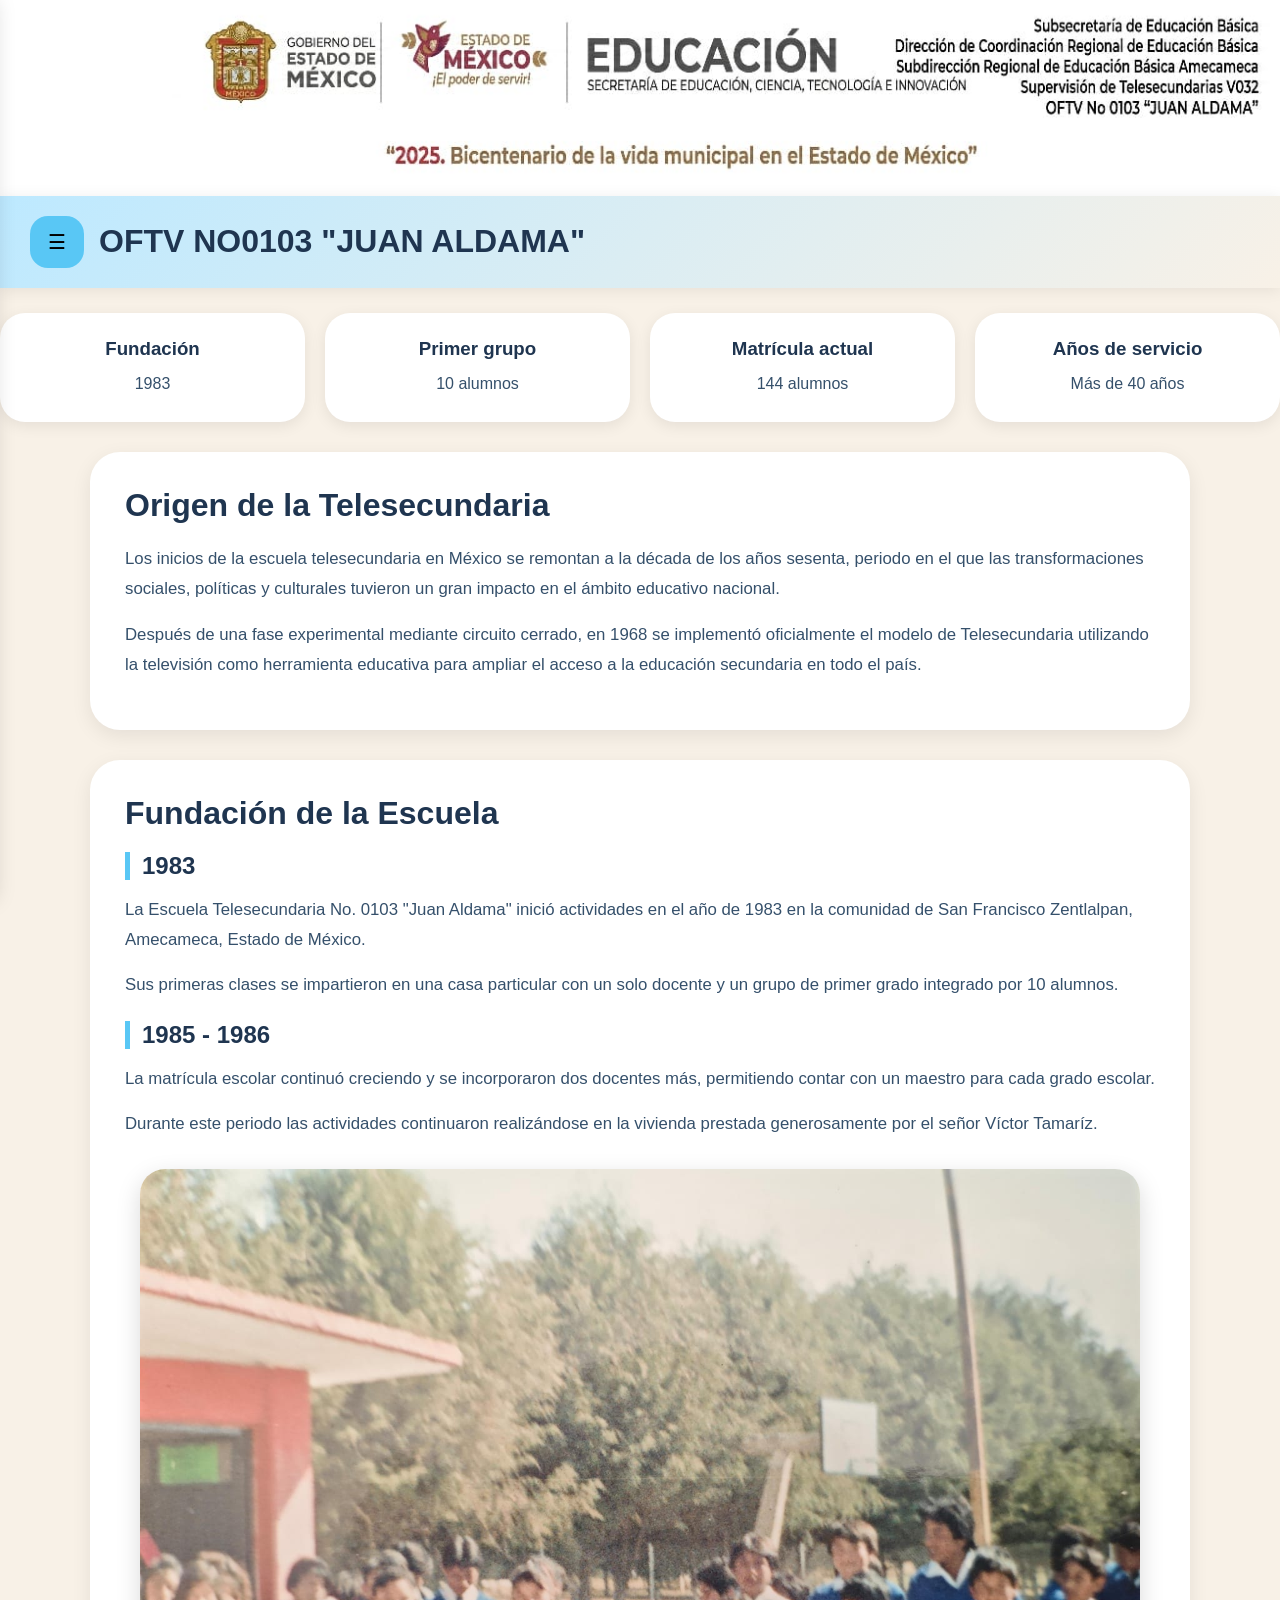
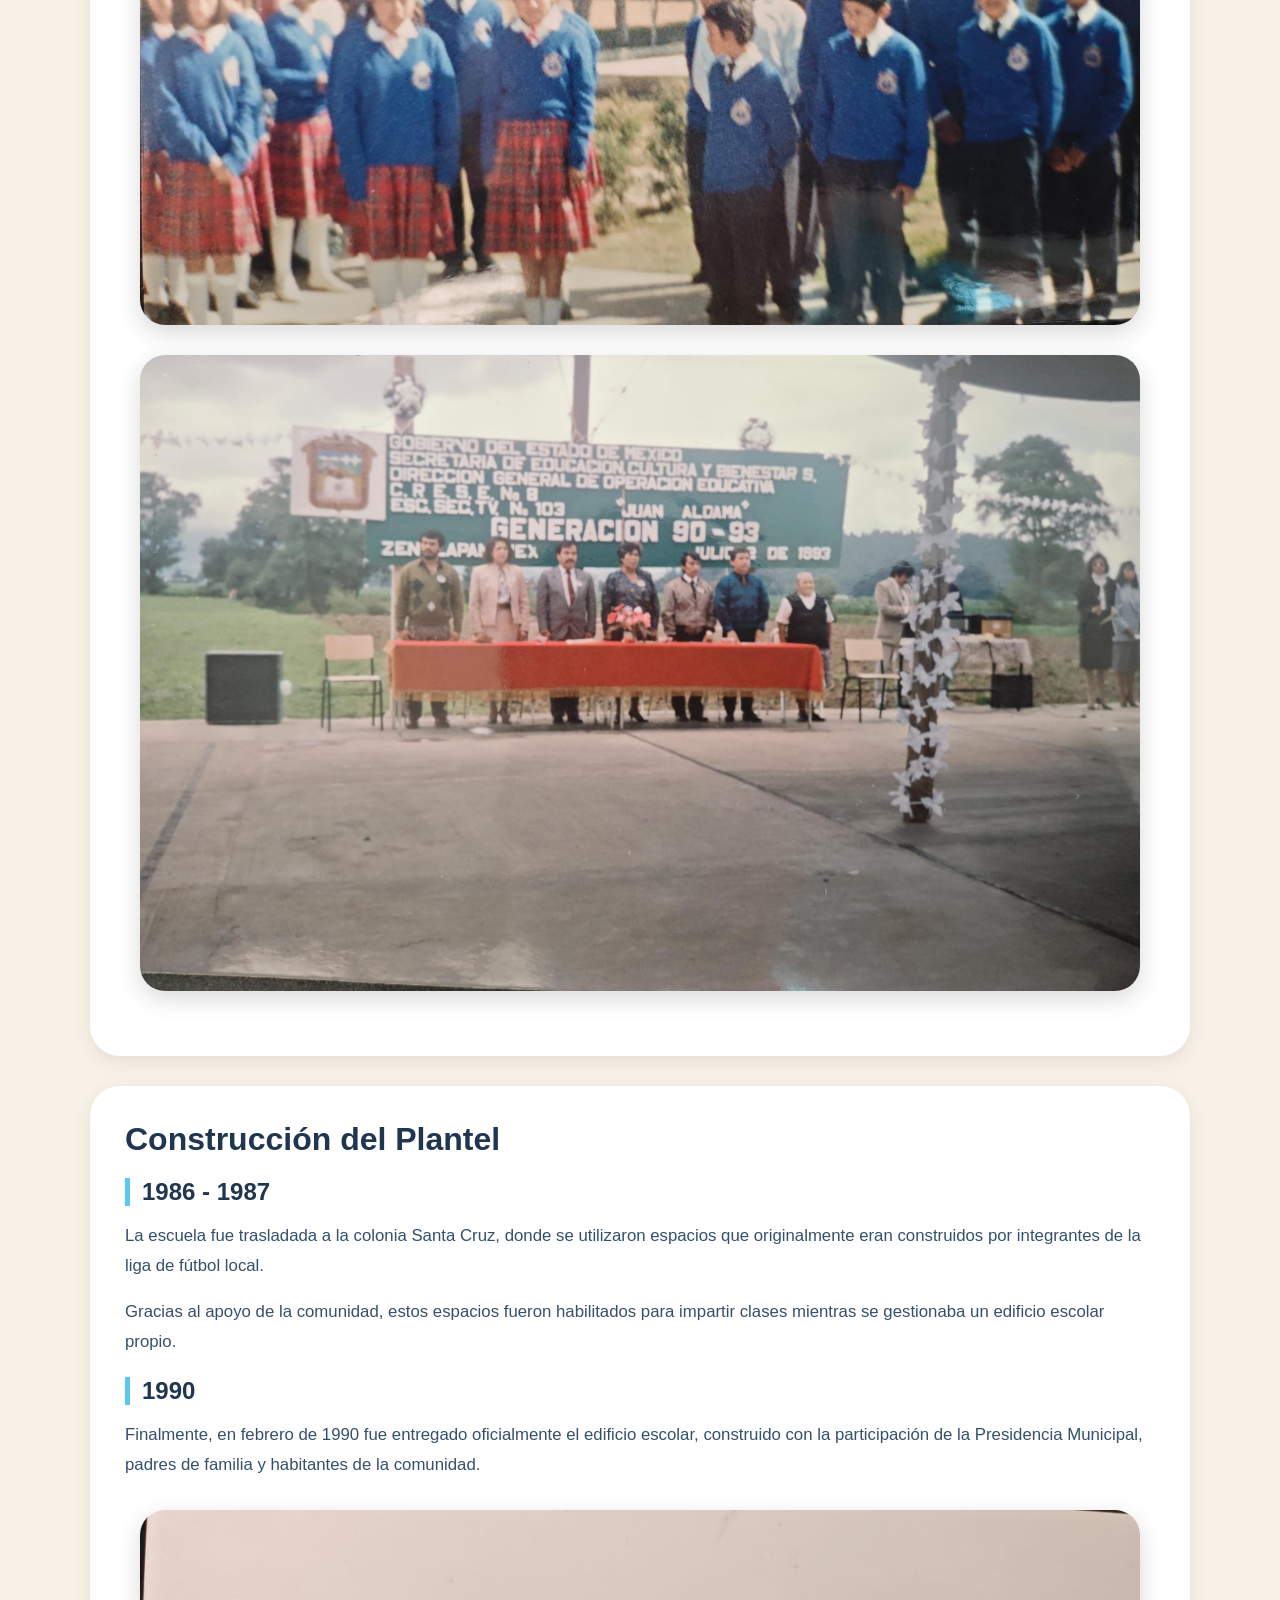
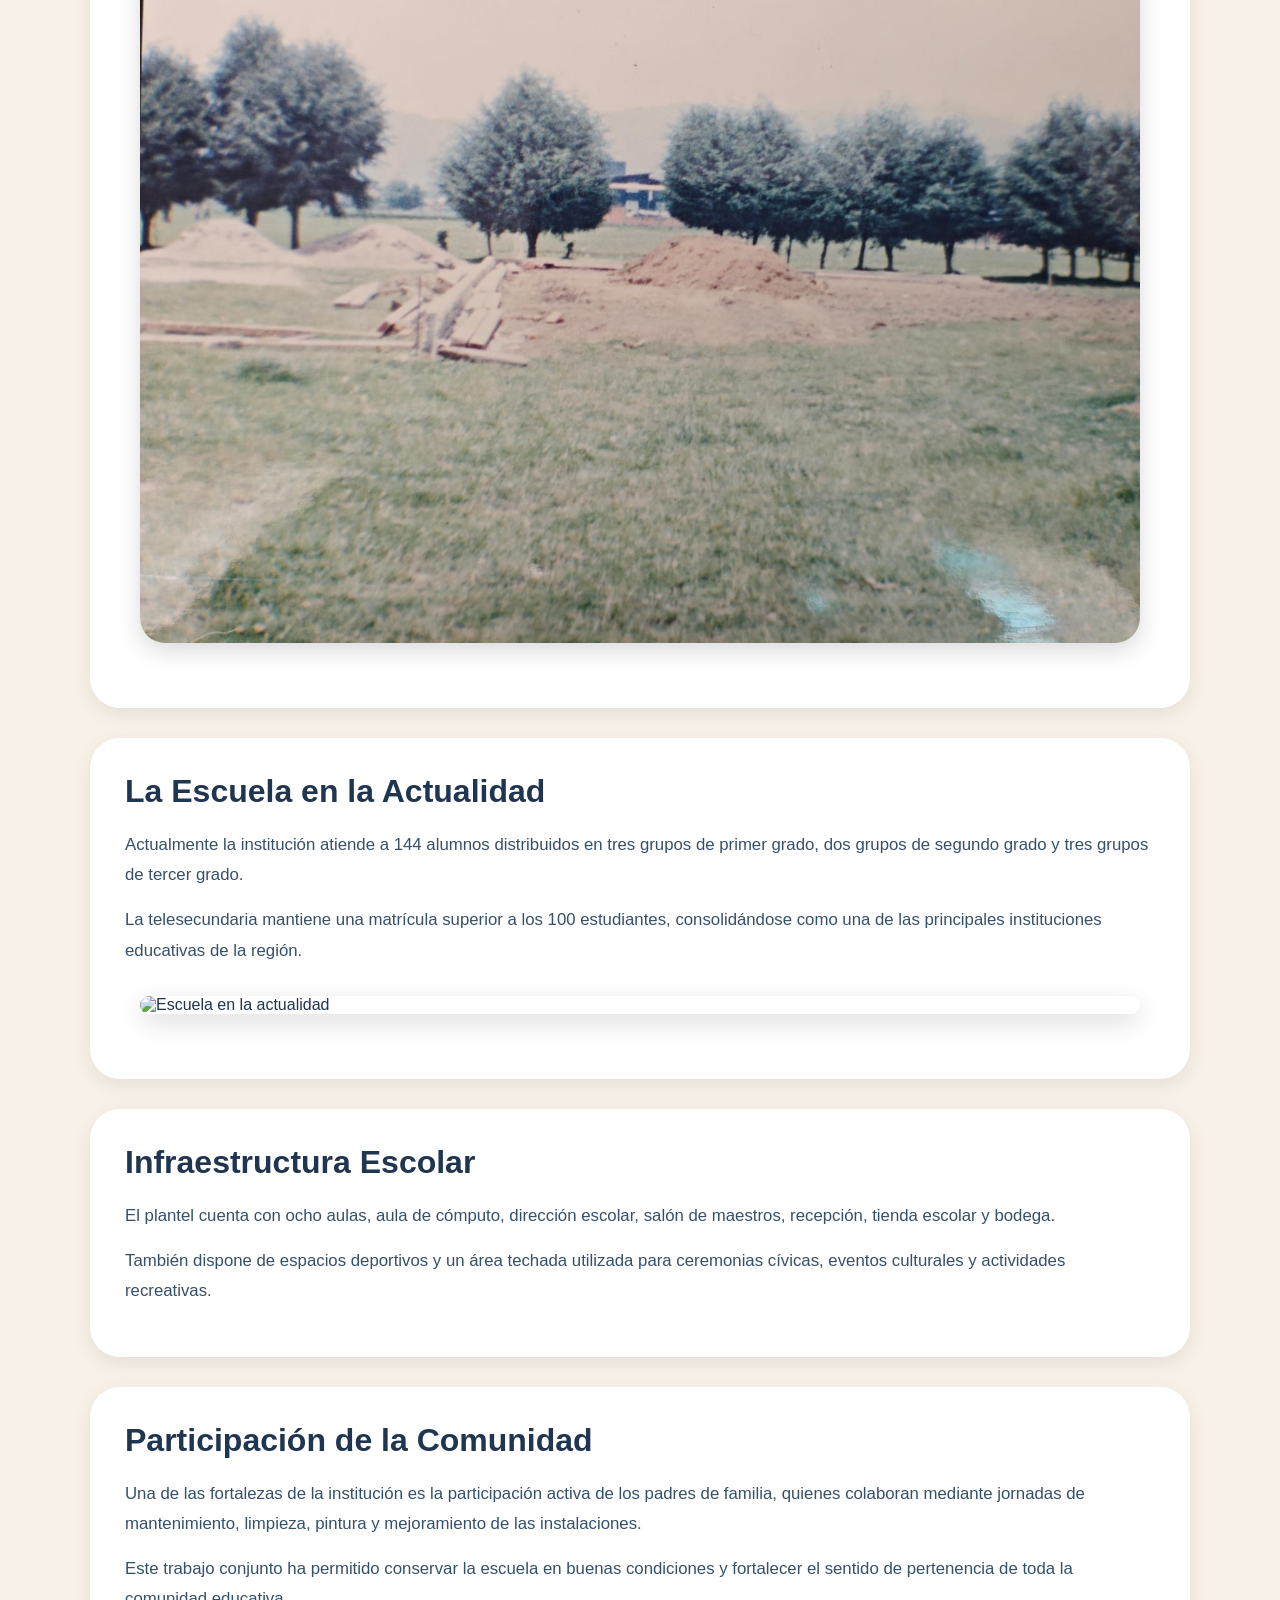
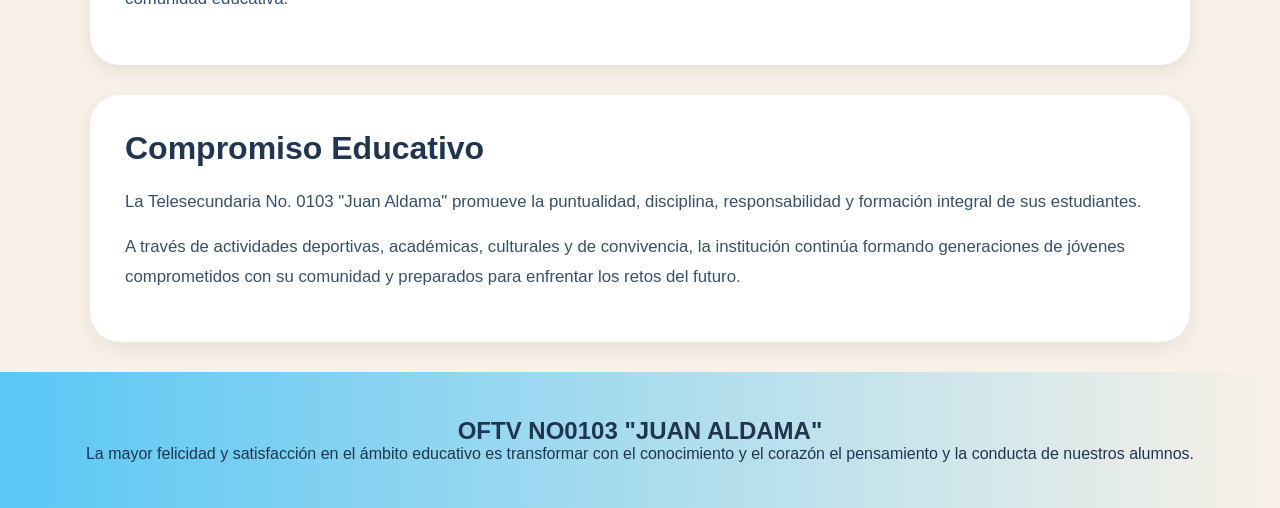
==== historia.html @ 8c708e79 "Add files via upload" ====
<!doctype html>
<html lang="es">
<head>
    <meta charset="utf-8">
    <meta name="viewport" content="width=device-width,initial-scale=1">

    <!-- Título de la pestaña del navegador -->
    <title>Historia de la Escuela | OFTV No. 0103 "Juan Aldama"</title>

    <!-- Descripción SEO -->
    <meta name="description" content="Historia y evolución de la Telesecundaria OFTV No. 0103 Juan Aldama desde su fundación hasta la actualidad.">

    <!-- Estilos principales -->
    <link rel="stylesheet" href="styles.css">
</head>

<body>

<!-- LOGO PRINCIPAL -->
<div class="top">
    <img src="assets/logo_transparent.jpeg" alt="Logo de la Telesecundaria">
</div>

<!-- MENÚ LATERAL -->
<div id="sidebar" class="sidebar">
    <a href="index.html">Inicio</a>
    <a href="acerca.html">Acerca de la telesecundaria</a>
    <a href="historia.html">Historia</a>
    <a href="oferta.html">Oferta educativa</a>
    <a href="noticias.html">Noticias y avisos</a>
    <a href="politicas.html">Políticas y reglamentos</a>
    <a href="galeria.html">Imágenes de la escuela</a>
    <a href="docentes.html">Plantilla docente</a>
</div>

<!-- BARRA SUPERIOR -->
<header>
    <div class="row">
        <!-- Botón para abrir/cerrar menú en celular -->
        <button class="btn" onclick="toggleMenu()">☰</button>

        <div class="title">OFTV NO0103 "JUAN ALDAMA"</div>
    </div>
</header>

<!-- ESTADÍSTICAS HISTÓRICAS -->
<div class="stats-grid">

    <div class="stat-card">
        <h3>Fundación</h3>
        <p>1983</p>
    </div>

    <div class="stat-card">
        <h3>Primer grupo</h3>
        <p>10 alumnos</p>
    </div>

    <div class="stat-card">
        <h3>Matrícula actual</h3>
        <p>144 alumnos</p>
    </div>

    <div class="stat-card">
        <h3>Años de servicio</h3>
        <p>Más de 40 años</p>
    </div>

</div>

<!-- ORIGEN DE LA ESCUELA -->
<div class="info-box">

    <h2>Origen de la Telesecundaria</h2>

    <p>
        Los inicios de la escuela telesecundaria en México se remontan a la década de los años
        sesenta, periodo en el que las transformaciones sociales, políticas y culturales tuvieron
        un gran impacto en el ámbito educativo nacional.
    </p>

    <p>
        Después de una fase experimental mediante circuito cerrado, en 1968 se implementó
        oficialmente el modelo de Telesecundaria utilizando la televisión como herramienta
        educativa para ampliar el acceso a la educación secundaria en todo el país.
    </p>

</div>

<!-- FUNDACIÓN -->
<div class="info-box">

    <h2>Fundación de la Escuela</h2>

    <h3>1983</h3>

    <p>
        La Escuela Telesecundaria No. 0103 "Juan Aldama" inició actividades en el año de 1983
        en la comunidad de San Francisco Zentlalpan, Amecameca, Estado de México.
    </p>

    <p>
        Sus primeras clases se impartieron en una casa particular con un solo docente y un grupo
        de primer grado integrado por 10 alumnos.
    </p>

    <h3>1985 - 1986</h3>

    <p>
        La matrícula escolar continuó creciendo y se incorporaron dos docentes más, permitiendo
        contar con un maestro para cada grado escolar.
    </p>

    <p>
        Durante este periodo las actividades continuaron realizándose en la vivienda prestada
        generosamente por el señor Víctor Tamaríz.
    </p>

    <!-- Imágenes históricas -->
    <img src="assets/historia4.jpeg" alt="Primeros alumnos de la institución" class="section-img">
    <img src="assets/historia2.jpeg" alt="Generación egresada" class="section-img">

</div>

<!-- CONSTRUCCIÓN -->
<div class="info-box">

    <h2>Construcción del Plantel</h2>

    <h3>1986 - 1987</h3>

    <p>
        La escuela fue trasladada a la colonia Santa Cruz, donde se utilizaron espacios
        que originalmente eran construidos por integrantes de la liga de fútbol local.
    </p>

    <p>
        Gracias al apoyo de la comunidad, estos espacios fueron habilitados para impartir clases
        mientras se gestionaba un edificio escolar propio.
    </p>

    <h3>1990</h3>

    <p>
        Finalmente, en febrero de 1990 fue entregado oficialmente el edificio escolar,
        construido con la participación de la Presidencia Municipal, padres de familia
        y habitantes de la comunidad.
    </p>

    <img src="assets/historia3.jpeg" alt="Construcción de la escuela" class="section-img">

</div>

<!-- ACTUALIDAD -->
<div class="info-box">

    <h2>La Escuela en la Actualidad</h2>

    <p>
        Actualmente la institución atiende a 144 alumnos distribuidos en tres grupos de primer
        grado, dos grupos de segundo grado y tres grupos de tercer grado.
    </p>

    <p>
        La telesecundaria mantiene una matrícula superior a los 100 estudiantes,
        consolidándose como una de las principales instituciones educativas de la región.
    </p>

    <img src="assets/f17.jpeg" alt="Escuela en la actualidad" class="section-img">

</div>

<!-- INFRAESTRUCTURA -->
<div class="info-box">

    <h2>Infraestructura Escolar</h2>

    <p>
        El plantel cuenta con ocho aulas, aula de cómputo, dirección escolar,
        salón de maestros, recepción, tienda escolar y bodega.
    </p>

    <p>
        También dispone de espacios deportivos y un área techada utilizada para
        ceremonias cívicas, eventos culturales y actividades recreativas.
    </p>

</div>

<!-- COMUNIDAD -->
<div class="info-box">

    <h2>Participación de la Comunidad</h2>

    <p>
        Una de las fortalezas de la institución es la participación activa de los padres
        de familia, quienes colaboran mediante jornadas de mantenimiento, limpieza,
        pintura y mejoramiento de las instalaciones.
    </p>

    <p>
        Este trabajo conjunto ha permitido conservar la escuela en buenas condiciones
        y fortalecer el sentido de pertenencia de toda la comunidad educativa.
    </p>

</div>

<!-- COMPROMISO -->
<div class="info-box">

    <h2>Compromiso Educativo</h2>

    <p>
        La Telesecundaria No. 0103 "Juan Aldama" promueve la puntualidad, disciplina,
        responsabilidad y formación integral de sus estudiantes.
    </p>

    <p>
        A través de actividades deportivas, académicas, culturales y de convivencia,
        la institución continúa formando generaciones de jóvenes comprometidos con
        su comunidad y preparados para enfrentar los retos del futuro.
    </p>

</div>

<!-- PIE DE PÁGINA -->
<footer>
    <h2>OFTV NO0103 "JUAN ALDAMA"</h2>
    <p>
        La mayor felicidad y satisfacción en el ámbito educativo es transformar con el conocimiento
        y el corazón el pensamiento y la conducta de nuestros alumnos.
    </p>
</footer>

<script src="script.js"></script>

</body>
</html>
---- styles.css ----
*{margin:0;padding:0;box-sizing:border-box}
html{scroll-behavior:smooth}
body{font-family:Arial,sans-serif;background:#f8f1e7;color:#1f3550;overflow-x:hidden}
.top{
width:100%;
background:#fff;
}

.top img{
width:100%;
height:auto;
display:block;
object-fit:cover;
}.sidebar{position:fixed;left:-290px;top:0;width:285px;height:100vh;background:linear-gradient(180deg,#78d4ff,#f8f1e7);padding:25px;transition:.35s;z-index:1000;box-shadow:0 0 20px rgba(0,0,0,.15)}
.sidebar.open{left:0}
.sidebar a{display:block;margin:10px 0;padding:14px;background:#fff;border-radius:16px;text-decoration:none;color:#1f3550;font-weight:bold;transition:.25s}
.sidebar a:hover{transform:translateX(6px)}
header{background:linear-gradient(135deg,#bde9ff,#f8f1e7);padding:20px 30px;position:sticky;top:0;backdrop-filter:blur(8px);box-shadow:0 2px 15px rgba(0,0,0,.08)}
.row{display:flex;align-items:center;gap:15px}
.btn{border:none;background:#59c7f5;padding:14px 18px;border-radius:18px;font-size:20px;cursor:pointer;transition:.2s}
.btn:hover{transform:scale(1.05)}
.title{font-size:2rem;font-weight:700}
.hero{padding:60px 20px;text-align:center;animation:fade .8s ease}
.hero-card{max-width:1000px;margin:auto;background:rgba(255,255,255,.9);padding:50px;border-radius:35px;box-shadow:0 10px 30px rgba(0,0,0,.08)}
.hero-card h1{font-size:2.6rem}
.search{display:flex;gap:10px;max-width:800px;margin:25px auto}
.search input{flex:1;padding:18px;border-radius:40px;border:2px solid #d6d6d6}
.search button{padding:18px 28px;border:none;background:#59c7f5;border-radius:40px;font-weight:bold}
.grid{
display:grid;
grid-template-columns:repeat(auto-fit,minmax(280px,1fr));
gap:30px;
padding:35px 0;
}
.card{
background:linear-gradient(135deg,#a1e1f7,#89caf8);
padding:35px 25px;
border-radius:30px;
text-align:center;
box-shadow:0 8px 25px rgba(0,0,0,.08);
transition:.35s;
border:2px solid transparent;
cursor:pointer;
}

.card:hover{
transform:translateY(-10px) scale(1.03);
box-shadow:0 15px 35px rgba(0,0,0,.15);
border-color:#59c7f5;
}

.card a{
display:block;
text-decoration:none;
font-size:1.2rem;
font-weight:bold;
color:#1f3550;
}

.card:hover a{
color:#3e32c5;
}
footer{margin-top:30px;background:linear-gradient(90deg,#59c7f5,#f8f1e7);padding:45px;text-align:center}
@keyframes fade{from{opacity:0;transform:translateY(20px)}to{opacity:1;transform:translateY(0)}}
.info-box{
margin-top:35px;
text-align:left;
padding:25px;
background:#ffffff;
border-radius:25px;
box-shadow:0 4px 12px rgba(0,0,0,.05)
}

.info-box h2{
font-size:1.8rem;
margin-bottom:15px;
color:#1f3550
}

.info-box p{
line-height:1.8;
margin-bottom:15px;
font-size:1.05rem
}

.objetivos{
padding-left:20px;
line-height:1.8
}

.objetivos li{
margin-bottom:15px;
font-size:1.03rem
}

.hero-card h1{
margin-bottom:20px;
color:#1f3550
}

.director-card{
display:flex;
align-items:center;
justify-content:center;
gap:40px;
flex-wrap:wrap;
margin-top:35px;
padding:35px;
background:linear-gradient(145deg,#ffffff,#eef8ff);
border-radius:30px;
box-shadow:0 10px 25px rgba(0,0,0,.08)
}

.director-img img{
width:240px;
height:240px;
object-fit:cover;
border-radius:25px;
border:6px solid #59c7f5;
box-shadow:0 8px 20px rgba(0,0,0,.12)
}

.director-info{
max-width:500px;
text-align:left
}

.director-info h2{
font-size:2rem;
margin-bottom:12px;
color:#1f3550
}

.cargo{
font-size:1.1rem;
font-weight:bold;
color:#3a6d8c;
margin-bottom:20px;
line-height:1.6
}

.director-data{
background:#fff;
padding:20px;
border-radius:20px;
box-shadow:0 4px 12px rgba(0,0,0,.05)
}

.director-data p{
margin:12px 0;
font-size:1rem;
line-height:1.6
}

@media(max-width:768px){
.director-card{
padding:25px
}

.director-img img{
width:190px;
height:190px
}

.director-info{
text-align:center
}
}

.contact-grid{
display:grid;
grid-template-columns:1fr 1fr;
gap:35px;
margin-top:35px;
align-items:stretch
}

.contact-info{
display:flex;
flex-direction:column;
gap:20px
}

.contact-item{
background:#fff;
padding:25px;
border-radius:25px;
box-shadow:0 5px 15px rgba(0,0,0,.06);
text-align:left;
transition:.25s
}

.contact-item:hover{
transform:translateY(-5px)
}

.contact-item h2{
margin-bottom:12px;
font-size:1.3rem;
color:#1f3550
}

.contact-item p{
line-height:1.8;
font-size:1rem;
color:#35506b
}

.map-box{
background:#fff;
padding:15px;
border-radius:30px;
box-shadow:0 5px 20px rgba(0,0,0,.08);
overflow:hidden
}

.map-box iframe{
width:100%;
height:100%;
min-height:500px;
border:none;
border-radius:20px
}

@media(max-width:900px){

.contact-grid{
grid-template-columns:1fr
}

.map-box iframe{
min-height:350px
}

}
.zentlalpan-btn{
display:inline-block;
margin-top:20px;
padding:14px 25px;
background:#59c7f5;
color:#fff;
text-decoration:none;
font-weight:bold;
border-radius:20px;
transition:.3s;
box-shadow:0 4px 12px rgba(0,0,0,.1);
}

.zentlalpan-btn:hover{
background:#3fb8eb;
transform:translateY(-3px);
}

.map-box{
display:flex;
flex-direction:column;
align-items:center;
}

.hero-img{
width:100%;
max-height:500px;
object-fit:cover;
border-radius:25px;
margin-top:25px;
box-shadow:0 6px 20px rgba(0,0,0,.12);
}

.intro{
font-size:1.15rem;
line-height:1.8;
margin-top:20px;
color:#35506b;
}

.stats-grid{
display:grid;
grid-template-columns:repeat(auto-fit,minmax(180px,1fr));
gap:20px;
margin-top:25px;
}

.stat-card{
background:#fff;
padding:25px;
border-radius:25px;
text-align:center;
box-shadow:0 4px 15px rgba(0,0,0,.08);
transition:.3s;
}

.stat-card:hover{
transform:translateY(-5px);
}

.stat-card h3{
color:#1f3550;
margin-bottom:10px;
}

.stat-card p{
font-size:1.3rem;
font-weight:bold;
color:#59c7f5;
}
.gallery{
display:grid;
grid-template-columns:repeat(auto-fit,minmax(250px,1fr));
gap:20px;
margin:25px 0;
}

.gallery img{
width:100%;
height:250px;
object-fit:cover;
border-radius:20px;
box-shadow:0 4px 15px rgba(0,0,0,.1);
transition:.3s;
}

.gallery img:hover{
transform:scale(1.03);
}

.info-box{
max-width:1100px;
margin:30px auto;
background:#fff;
padding:35px;
border-radius:30px;
box-shadow:0 6px 20px rgba(0,0,0,.08);
}

.info-box h2{
margin-bottom:20px;
color:#1f3550;
font-size:2rem;
}

.info-box h3{
margin-top:20px;
margin-bottom:10px;
color:#1f3550;
}

.info-box p{
line-height:1.8;
color:#35506b;
}

@media(max-width:768px){

.hero-img{
height:250px;
}

.section-img{
    display:block;
    width:100%;
    height:auto;
    max-width:700px;
    margin:20px auto;
    border-radius:12px;
}
.gallery img{
height:200px;
}

}

.stat-card{
padding:25px;
display:flex;
flex-direction:column;
justify-content:center;
}

.stat-card p{
font-size:1rem;
font-weight:normal;
line-height:1.7;
color:#35506b;
}

.info-box h3{
font-size:1.5rem;
color:#1f3550;
margin-bottom:15px;
border-left:5px solid #59c7f5;
padding-left:12px;
}
/* ===== GALERÍA DE ACTIVIDADES ECONÓMICAS ===== */

.economia-gallery{
    display:grid;
    grid-template-columns:repeat(auto-fit,minmax(280px,1fr));
    gap:20px;
    margin:25px 0;
}

.economia-gallery img{
    width:100%;
    height:260px;
    object-fit:cover;
    border-radius:20px;
    box-shadow:0 6px 18px rgba(0,0,0,.12);
    transition:.3s;
}

.economia-gallery img:hover{
    transform:scale(1.05);
}

@media(max-width:768px){

.economia-gallery{
    grid-template-columns:1fr;
}

.economia-gallery img{
    height:220px;
}

}
/* ===== PLANTILLA DOCENTE ===== */

.docentes-grid{
display:grid;
grid-template-columns:repeat(auto-fit,minmax(280px,1fr));
gap:25px;
margin-top:35px;
}


.docente-card:hover{
transform:translateY(-8px);
}

.docente-card img{
width:100%;
height:320px;
object-fit:cover;
}

.docente-card h3{
margin:20px 15px 10px;
color:#1f3550;
font-size:1.4rem;
}

.grado{
font-weight:bold;
color:#59c7f5;
margin-bottom:10px;
padding:0 15px;
}

.docente-card p{
padding:0 20px 20px;
line-height:1.7;
color:#35506b;
}

@media(max-width:768px){

.docente-card img{
height:260px;
}

.docentes-grid{
grid-template-columns:1fr;
}

}

@keyframes aparecer{
from{
opacity:0;
transform:translateY(40px);
}
to{
opacity:1;
transform:translateY(0);
}
}
@media(max-width:768px){
.docente-card img{
height:240px;
}
}

@media(min-width:1024px){
.docente-card img{
height:340px;
}
}
/* Efecto al pasar el mouse */

.docente-card:hover{
transform:translateY(-12px) scale(1.03);
box-shadow:0 15px 35px rgba(0,0,0,.15);
}

/* Zoom en la imagen */

.docente-card img{
width:100%;
height:320px;
object-fit:cover;
transition:transform .5s ease;
}

.docente-card:hover img{
transform:scale(1.08);
}

/* Animación del nombre */

.docente-card h3{
transition:.3s;
}

.docente-card:hover h3{
color:#59c7f5;
}
/* Animación de aparición */

.docente-card{
background:#fff;
border-radius:30px;
overflow:hidden;
box-shadow:0 6px 20px rgba(0,0,0,.08);
text-align:center;
transition:all .4s ease;
animation:aparecer .8s ease;
}

@keyframes aparecer{
from{
opacity:0;
transform:translateY(40px);
}
to{
opacity:1;
transform:translateY(0);
}
}

/* Efecto al pasar el mouse */

.docente-card:hover{
transform:translateY(-12px) scale(1.03);
box-shadow:0 15px 35px rgba(0,0,0,.15);
}

/* Zoom en la imagen */

.docente-card img{
width:100%;
height:300px;
object-fit:cover;
transition:transform .5s ease;
}

.docente-card:hover img{
transform:scale(1.08);
}

/* Animación del nombre */

.docente-card h3{
transition:.3s;
}

.docente-card:hover h3{
color:#59c7f5;
}
/* ===== AVANCE DE PLANES Y PROGRAMAS ===== */

.avance-programas{
margin-top:40px;
}

.avance-intro{
text-align:center;
font-size:1.1rem;
line-height:1.9;
margin-bottom:35px;
}

.campos-grid{
display:grid;
grid-template-columns:repeat(auto-fit,minmax(280px,1fr));
gap:25px;
margin-top:20px;
}

.campo-card{
background:linear-gradient(145deg,#ffffff,#eef8ff);
padding:25px;
border-radius:25px;
box-shadow:0 6px 18px rgba(0,0,0,.08);
transition:.3s;
text-align:left;
}

.campo-card:hover{
transform:translateY(-8px);
box-shadow:0 12px 28px rgba(0,0,0,.12);
}

.campo-card h3{
color:#1f3550;
margin-bottom:15px;
font-size:1.4rem;
}

.campo-card p{
line-height:1.8;
margin-bottom:15px;
color:#35506b;
}

.campo-card ul{
padding-left:20px;
}

.campo-card li{
margin-bottom:10px;
line-height:1.7;
color:#35506b;
}

.meta-box{
margin-top:35px;
padding:30px;
border-radius:25px;
background:linear-gradient(135deg,#b2e6fc,#abe0f4);
color:#aff6fe;
text-align:center;
box-shadow:0 8px 20px rgba(126, 227, 208, 0.1);
}

.meta-box h3{
font-size:1.8rem;
margin-bottom:15px;
}

.meta-box p{
font-size:1.05rem;
line-height:1.8;
font-weight:500;
}
/* ===== PRACTICAS DOCENTES ===== */

.practicas-docentes{
margin-top:40px;
}

.practicas-intro{
text-align:center;
font-size:1.1rem;
line-height:1.9;
margin-bottom:35px;
color:#35506b;
}

.practicas-grid{
display:grid;
grid-template-columns:repeat(auto-fit,minmax(260px,1fr));
gap:25px;
margin-top:20px;
}

.practica-card{
background:linear-gradient(145deg,#ffffff,#eef8ff);
padding:30px;
border-radius:25px;
box-shadow:0 6px 20px rgba(0,0,0,.08);
transition:.3s;
}

.practica-card:hover{
transform:translateY(-8px);
box-shadow:0 15px 30px rgba(0,0,0,.12);
}

.practica-card h3{
margin-bottom:15px;
font-size:1.3rem;
color:#1f3550;
}

.practica-card p{
line-height:1.8;
color:#35506b;
}
.gallery-banner{
background:linear-gradient(135deg,#59c7f5,#c8efff);
padding:40px;
border-radius:30px;
text-align:center;
margin-bottom:40px;
}

.gallery-banner h1{
font-size:3rem;
margin-bottom:15px;
}

.gallery-banner p{
max-width:800px;
margin:auto;
line-height:1.8;
}

.gallery-stats{
display:grid;
grid-template-columns:repeat(auto-fit,minmax(180px,1fr));
gap:20px;
margin-top:30px;
}

.gallery-stat{
background:#fff;
padding:20px;
border-radius:20px;
box-shadow:0 4px 15px rgba(0,0,0,.08);
}

.gallery-stat h2{
font-size:2rem;
color:#59c7f5;
}

.gallery-section{
margin-top:50px;
}

.gallery-section h2{
margin-bottom:20px;
padding-left:15px;
border-left:6px solid #59c7f5;
text-align:left;
}

.gallery-grid{
display:grid;
grid-template-columns:repeat(auto-fit,minmax(280px,1fr));
gap:25px;
}

.gallery-item{
background:#fff;
padding:10px;
border-radius:25px;
overflow:hidden;
box-shadow:0 6px 20px rgba(0,0,0,.08);
transition:.3s;
}

.gallery-item:hover{
transform:translateY(-8px);
box-shadow:0 12px 30px rgba(0,0,0,.15);
}

.gallery-item img{
width:100%;
height:260px;
object-fit:cover;
border-radius:18px;
transition:.4s;
}

.gallery-item:hover img{
transform:scale(1.05);
}


.lightbox{
position:fixed;
top:0;
left:0;
width:100%;
height:100%;
background:rgba(0,0,0,.92);
display:none;
justify-content:center;
align-items:center;
z-index:99999;
backdrop-filter:blur(8px);
animation:fadeIn .3s ease;
}

.lightbox.show{
display:flex;
}

.lightbox img{
max-width:95%;
max-height:90vh;
border-radius:20px;
box-shadow:0 0 40px rgba(255,255,255,.15);
animation:zoomIn .3s ease;
}

.close{
position:absolute;
top:20px;
right:30px;
font-size:55px;
color:white;
cursor:pointer;
font-weight:bold;
transition:.3s;
}

.close:hover{
transform:scale(1.2);
color:#59c7f5;
}

@keyframes zoomIn{
from{
transform:scale(.7);
opacity:0;
}
to{
transform:scale(1);
opacity:1;
}
}

@keyframes fadeIn{
from{
opacity:0;
}
to{
opacity:1;
}
}
.historia-img{
width:100%;
max-width:1000px;
margin:25px auto;
display:block;
border-radius:25px;
box-shadow:0 8px 25px rgba(0,0,0,.15);
transition:.4s;
}

.historia-img:hover{
transform:scale(1.02);
}

.section-img{
width:100%;
max-width:1000px;
height:auto;
object-fit:cover;
display:block;
margin:30px auto;
border-radius:25px;
box-shadow:0 8px 25px rgba(0,0,0,.15);
}
@media(max-width:600px){
.section-img{
max-width:100%;
border-radius:15px;
}
}
@media(max-width:1024px){
.section-img{
max-width:90%;
}
}
.infraestructura-imgs{
    grid-column: 1 / -1;
    display:flex;
    gap:20px;
    margin-top:10px;
}

.infraestructura-imgs img{
    width:50%;
    height:400px;
    object-fit:cover;
    border-radius:20px;
    box-shadow:0 6px 20px rgba(0,0,0,.15);
    transition:.3s;
}

.infraestructura-imgs img:hover{
    transform:scale(1.03);
}
.oferta-img{
width:100%;
max-width:850px;
display:block;
margin:25px auto;
border-radius:20px;
box-shadow:0 6px 18px rgba(0,0,0,.15);
}

.taller-grid{
display:grid;
grid-template-columns:repeat(auto-fit,minmax(250px,1fr));
gap:20px;
margin-top:20px;
}

.taller-card{
background:#fff;
padding:20px;
border-radius:18px;
box-shadow:0 4px 12px rgba(0,0,0,.08);
transition:.3s;
}

.taller-card:hover{
transform:translateY(-5px);
}

.taller-card h3{
margin-bottom:10px;
color:#0c4a6e;
}

.info-box ul{
padding-left:25px;
line-height:1.9;
}
.img-pequena{
    width:50%;
    max-width:450px;
    display:block;
    margin:20px auto;
    border-radius:15px;
    box-shadow:0 6px 15px rgba(0,0,0,.15);
}
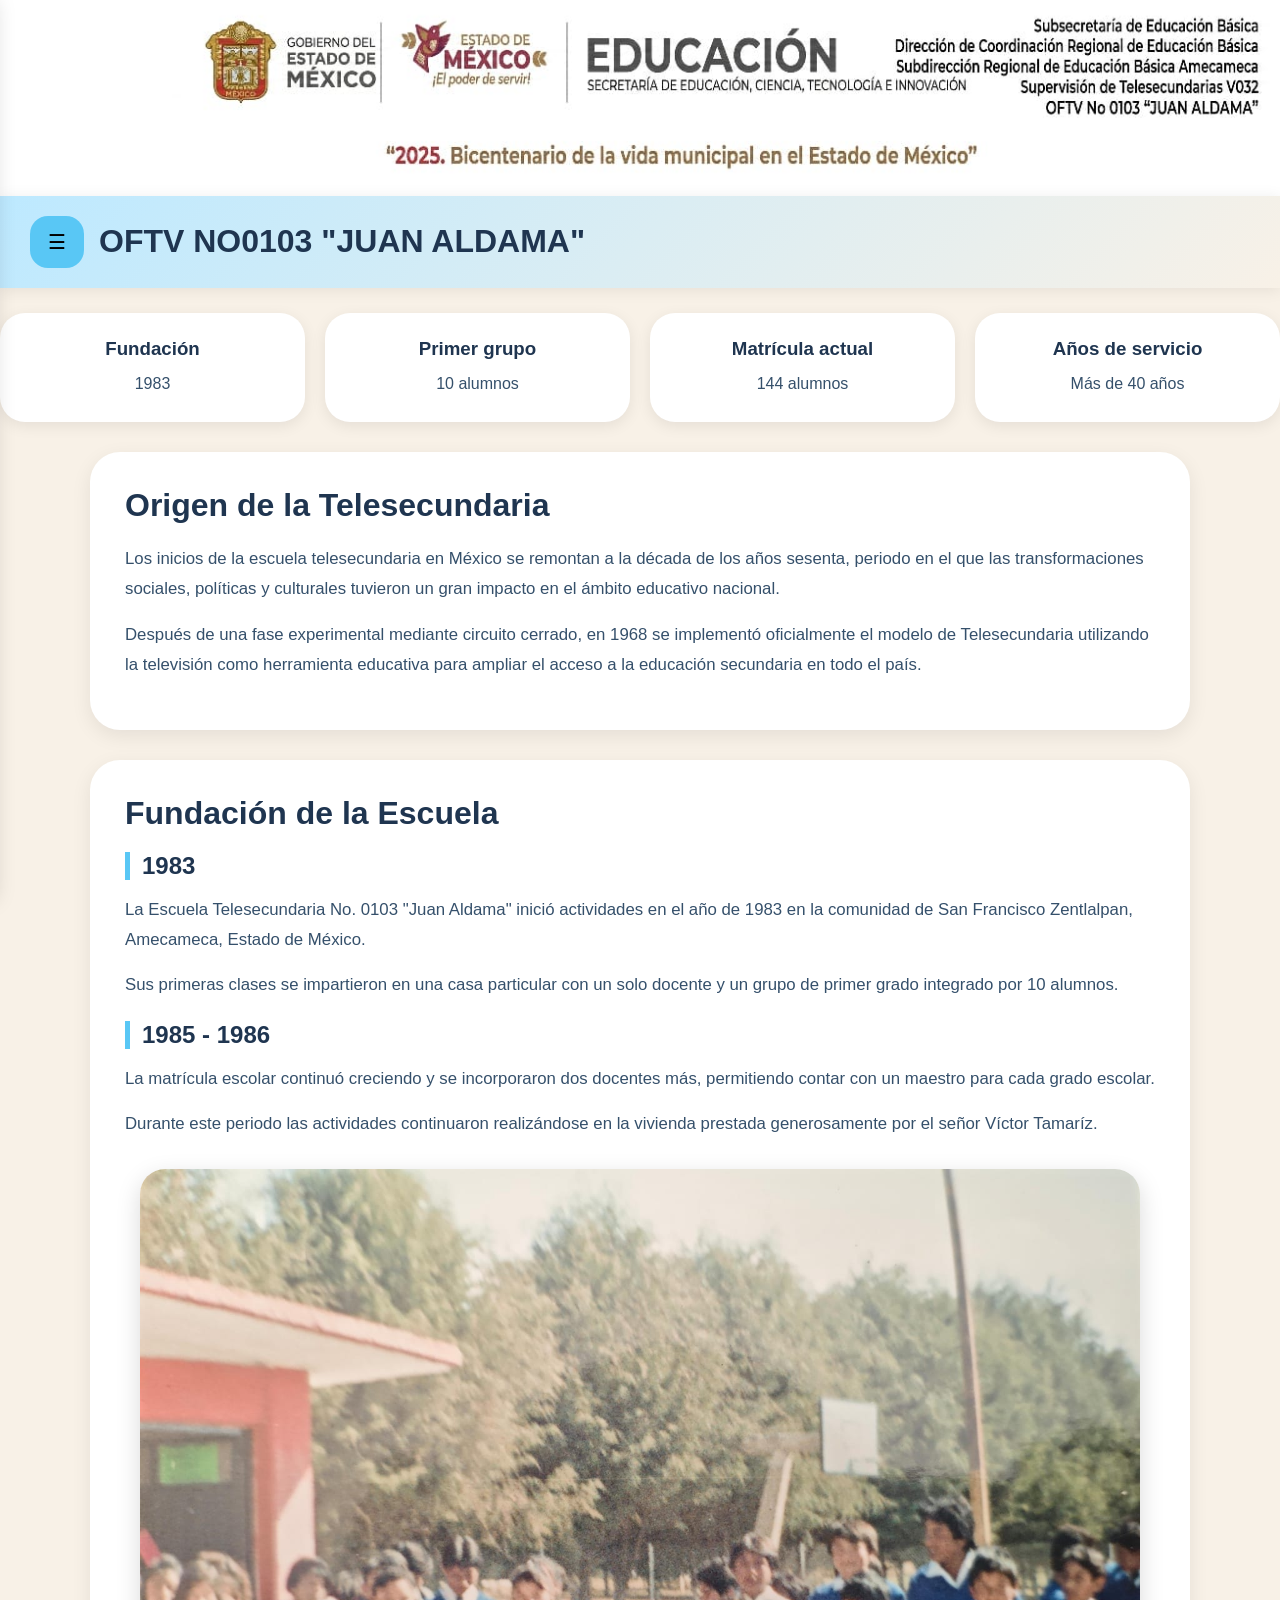
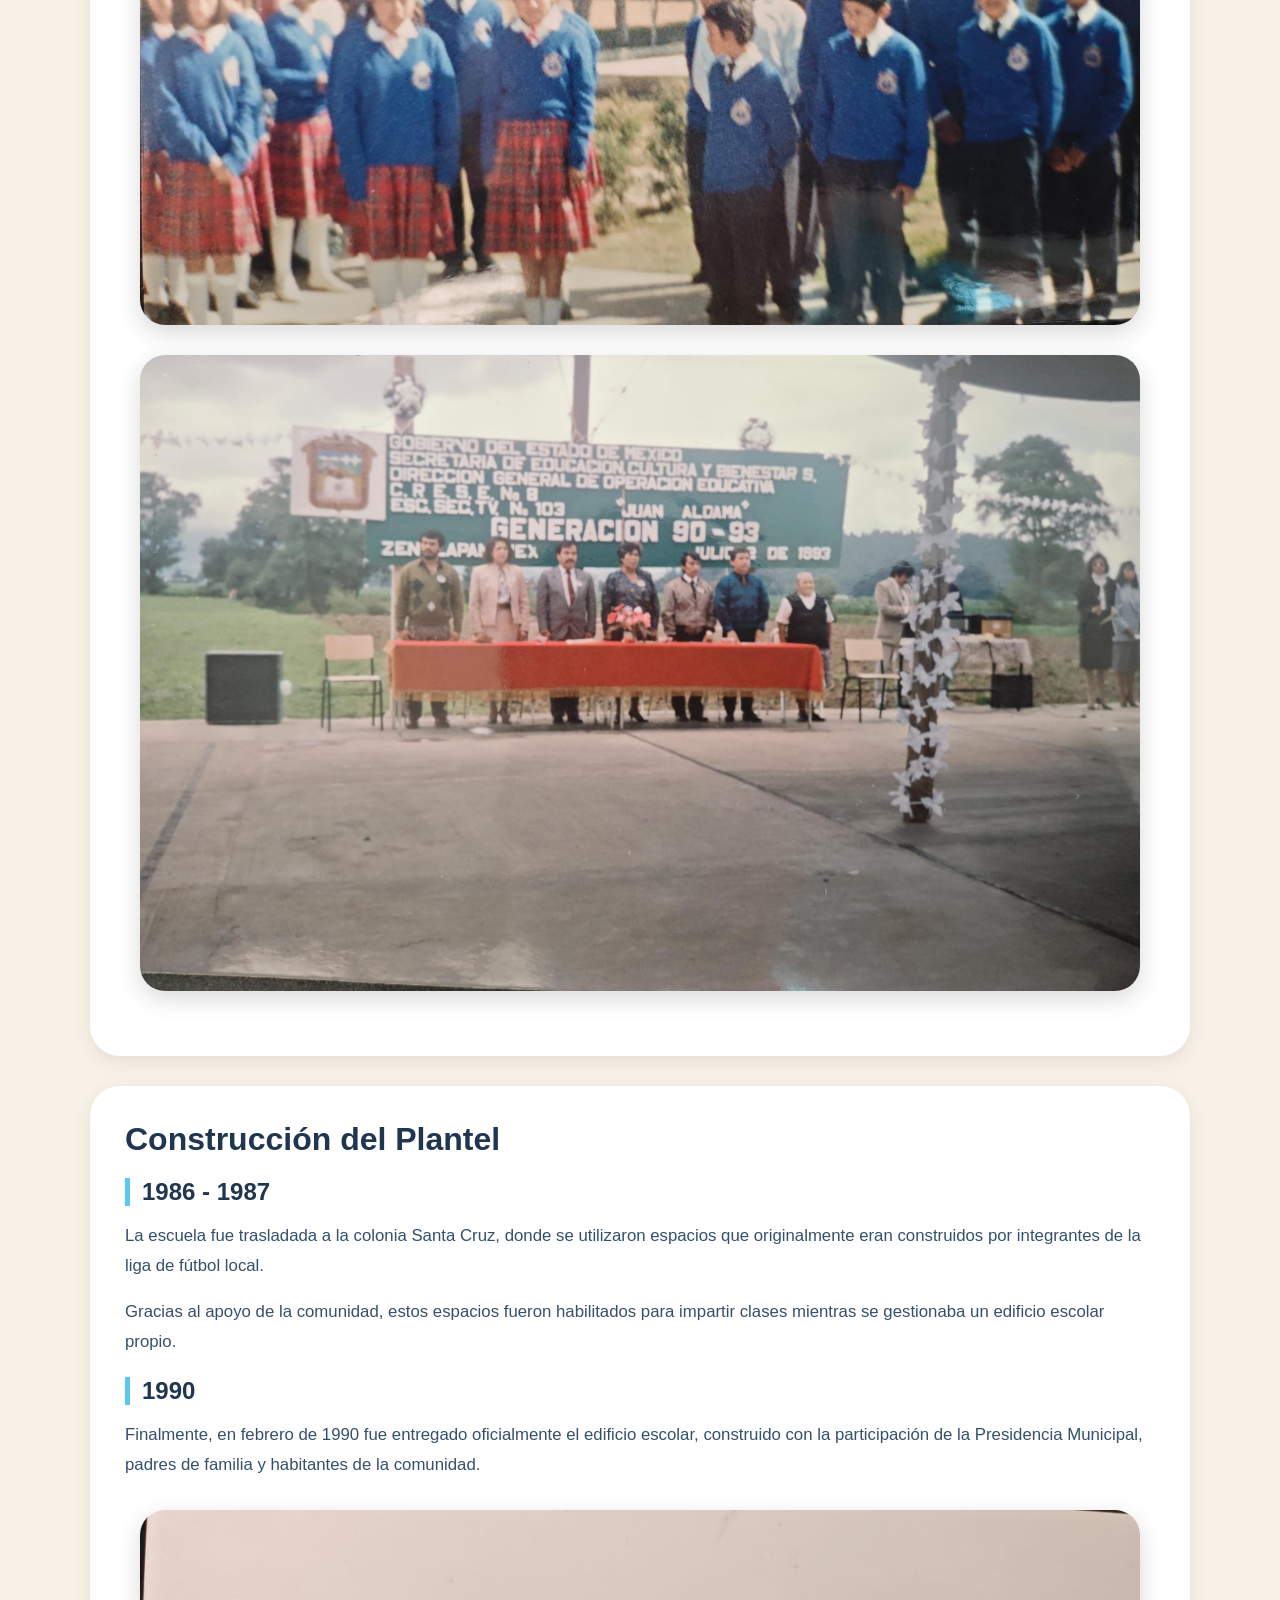
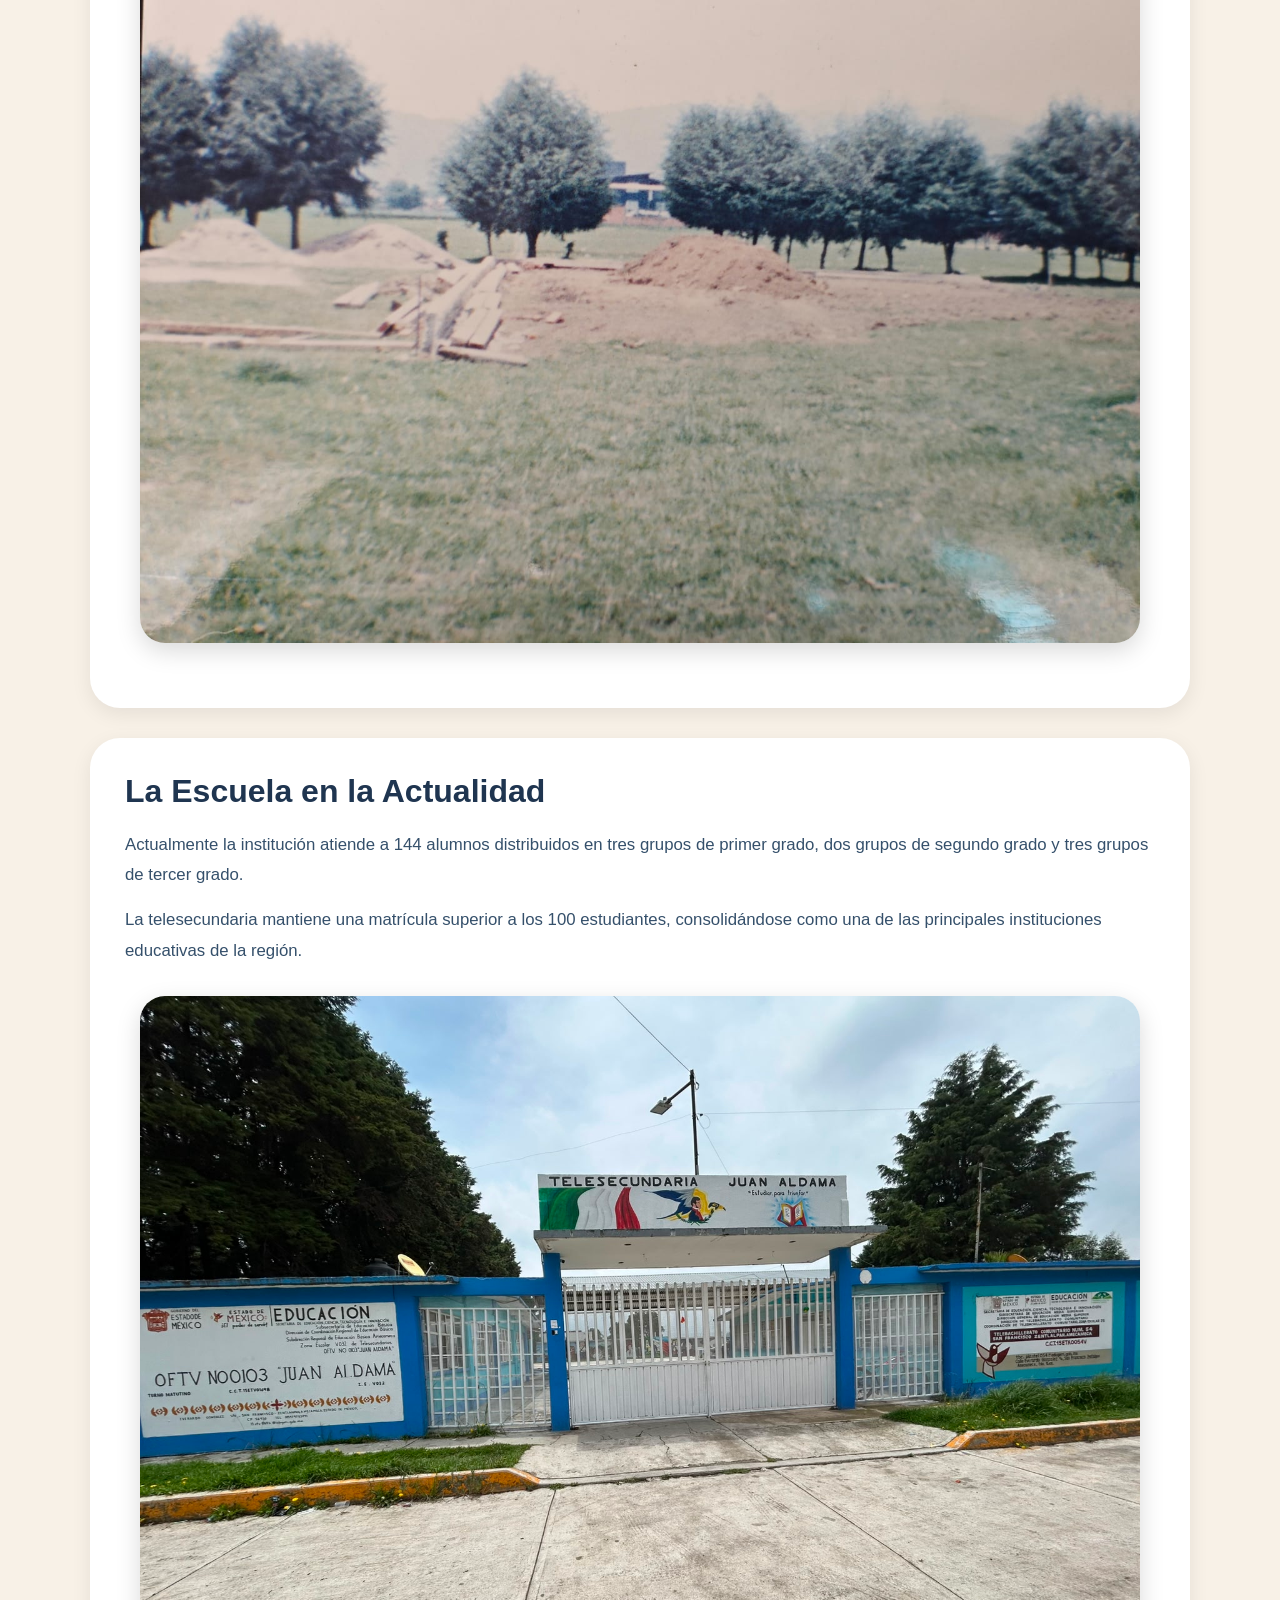
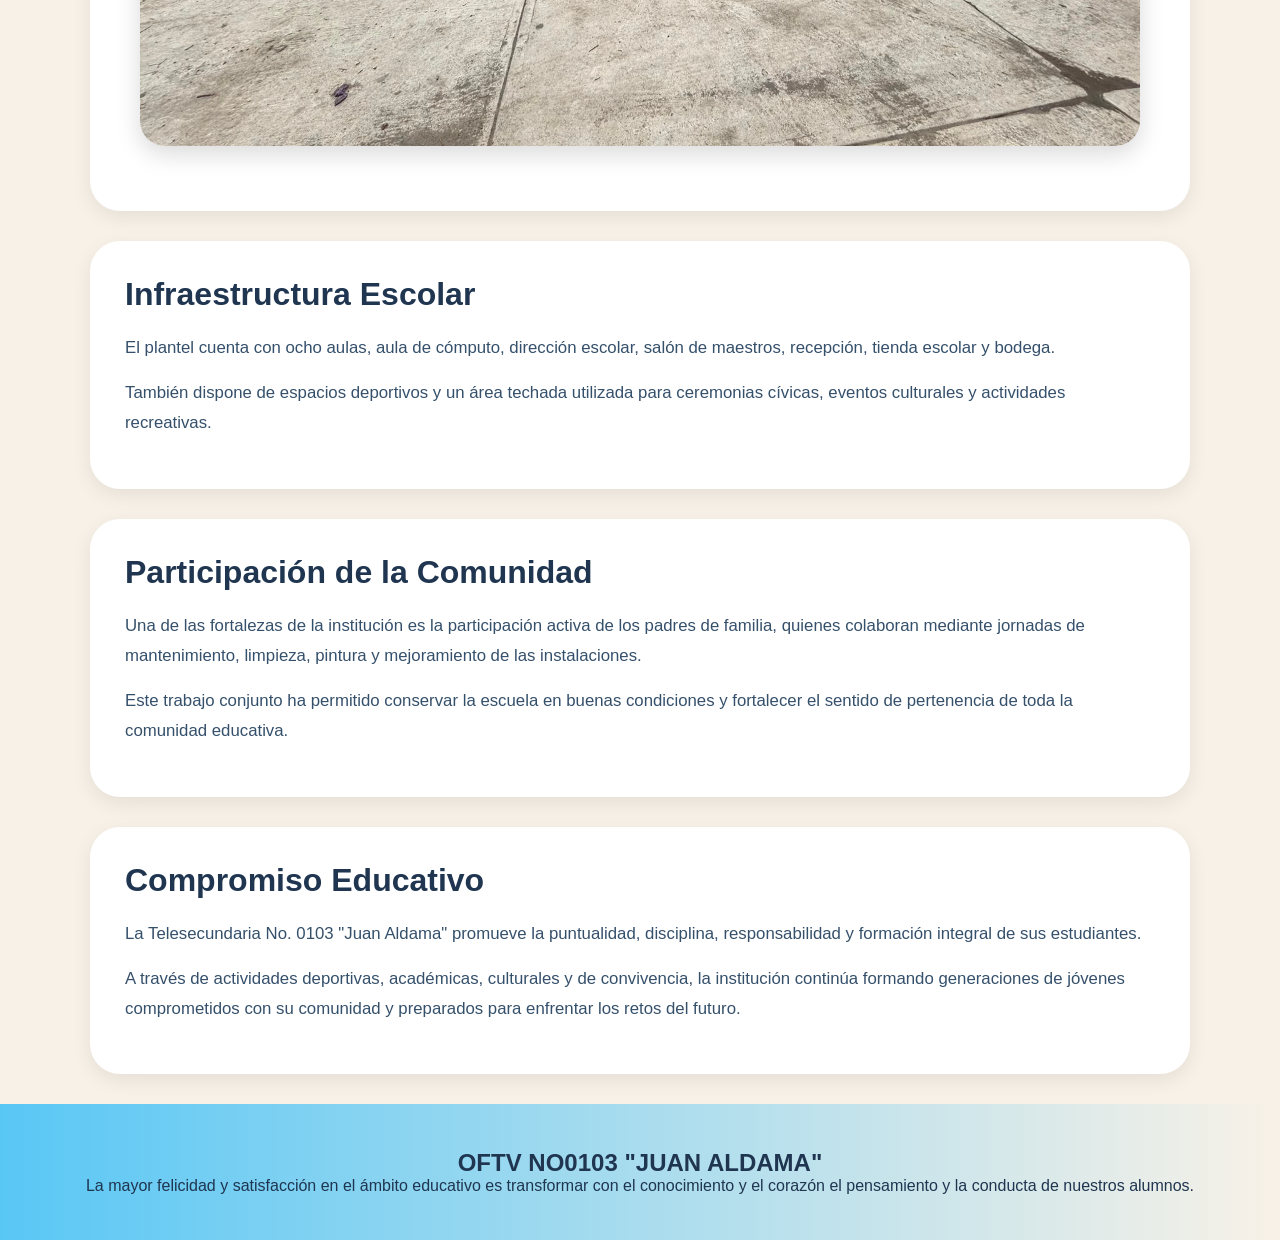
==== commit 867b8eff: "CORRECION EN  IMAGENES" ====
--- a/historia.html
+++ b/historia.html
@@ -166,7 +166,7 @@
         consolidándose como una de las principales instituciones educativas de la región.
     </p>
 
-    <img src="assets/f17.jpeg" alt="Escuela en la actualidad" class="section-img">
+    <img src="assets/F17.jpeg" alt="Escuela en la actualidad" class="section-img">
 
 </div>
 
@@ -235,4 +235,4 @@
 <script src="script.js"></script>
 
 </body>
-</html>+</html>
